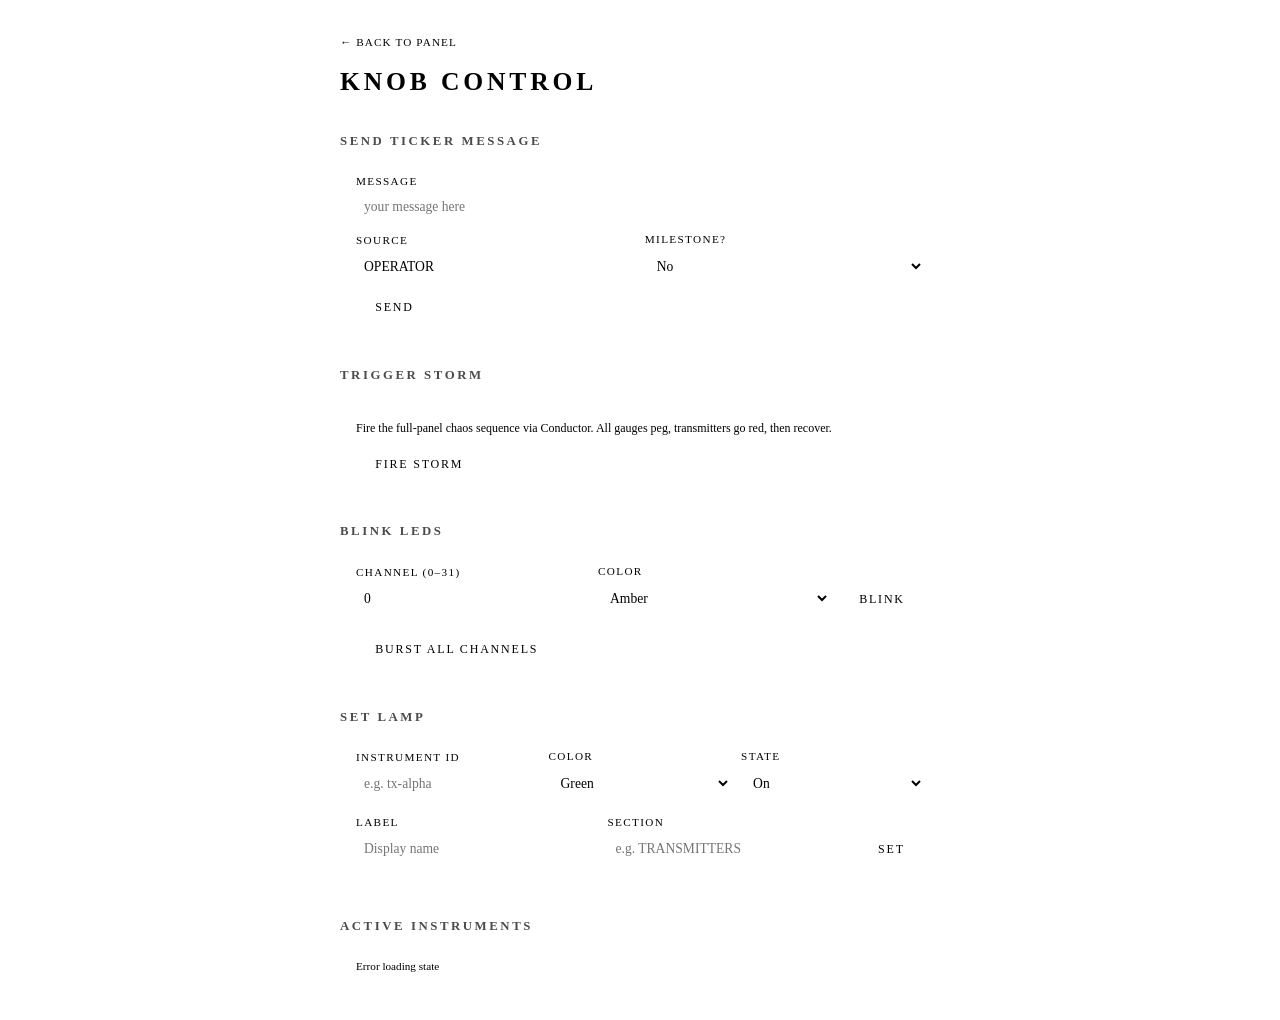
==== panel/templates/control.html @ 8d19bc6a "Add /control page for sending ticker messages, triggering storms, and overriding lamps" ====
<!DOCTYPE html>
<html lang="en" data-theme="bladerunner">
<head>
<meta charset="UTF-8">
<meta name="viewport" content="width=device-width, initial-scale=1.0">
<title>KNOB — Control Panel</title>
<link rel="stylesheet" href="/static/base.css">
<link rel="stylesheet" href="/static/themes/bladerunner.css">
<style>
  body { background: var(--panel-bg); color: var(--text-primary); }
  #control-page {
    max-width: 600px;
    margin: 2rem auto;
    padding: 0 1.5rem;
    font-family: var(--font-label);
  }
  h1 {
    font-family: var(--font-display);
    color: var(--accent-primary);
    letter-spacing: 0.15em;
    font-size: 1.6rem;
    border-bottom: 1px solid var(--accent-primary);
    padding-bottom: 0.5rem;
    margin-bottom: 1.5rem;
  }
  h2 {
    font-family: var(--font-mono);
    color: var(--accent-primary);
    font-size: 0.8rem;
    letter-spacing: 0.2em;
    text-transform: uppercase;
    margin: 1.8rem 0 0.6rem;
    opacity: 0.7;
  }
  .control-group {
    background: var(--panel-surface);
    border: 1px solid var(--panel-border);
    padding: 1rem;
    margin-bottom: 1rem;
  }
  label {
    display: block;
    font-family: var(--font-mono);
    font-size: 0.7rem;
    letter-spacing: 0.12em;
    color: var(--text-dim);
    margin-bottom: 0.3rem;
    text-transform: uppercase;
  }
  input[type="text"], textarea, select {
    width: 100%;
    background: var(--panel-bg);
    border: 1px solid var(--panel-border);
    color: var(--text-primary);
    font-family: var(--font-mono);
    font-size: 0.85rem;
    padding: 0.5rem;
    margin-bottom: 0.6rem;
    outline: none;
  }
  input[type="text"]:focus, textarea:focus, select:focus {
    border-color: var(--accent-primary);
    box-shadow: 0 0 8px rgba(0,229,255,0.2);
  }
  textarea { resize: vertical; min-height: 60px; }
  select { cursor: pointer; }
  select option { background: var(--panel-bg); color: var(--text-primary); }

  .btn {
    background: transparent;
    border: 1px solid var(--accent-primary);
    color: var(--accent-primary);
    font-family: var(--font-mono);
    font-size: 0.75rem;
    letter-spacing: 0.15em;
    text-transform: uppercase;
    padding: 0.5rem 1.2rem;
    cursor: pointer;
    transition: all 0.15s;
  }
  .btn:hover {
    background: var(--accent-primary);
    color: var(--panel-bg);
  }
  .btn:active { opacity: 0.7; }
  .btn-danger {
    border-color: var(--accent-danger);
    color: var(--accent-danger);
  }
  .btn-danger:hover {
    background: var(--accent-danger);
    color: var(--panel-bg);
  }
  .btn-row { display: flex; gap: 0.6rem; flex-wrap: wrap; }

  .toast {
    position: fixed;
    bottom: 1.5rem;
    right: 1.5rem;
    background: var(--panel-surface);
    border: 1px solid var(--accent-primary);
    color: var(--accent-primary);
    font-family: var(--font-mono);
    font-size: 0.75rem;
    padding: 0.5rem 1rem;
    opacity: 0;
    transition: opacity 0.3s;
    pointer-events: none;
  }
  .toast.show { opacity: 1; }

  .back-link {
    font-family: var(--font-mono);
    font-size: 0.7rem;
    color: var(--text-dim);
    text-decoration: none;
    letter-spacing: 0.1em;
  }
  .back-link:hover { color: var(--accent-primary); }

  .inline-row { display: flex; gap: 0.6rem; align-items: flex-end; }
  .inline-row > * { flex: 1; }
  .inline-row > .btn { flex: 0 0 auto; margin-bottom: 0.6rem; }
</style>
</head>
<body>
<div id="control-page">
  <a href="/" class="back-link">&larr; BACK TO PANEL</a>

  <h1>KNOB CONTROL</h1>

  <!-- ── Ticker Message ── -->
  <h2>Send Ticker Message</h2>
  <div class="control-group">
    <label>Message</label>
    <input type="text" id="ticker-msg" placeholder="your message here">
    <div class="inline-row">
      <div>
        <label>Source</label>
        <input type="text" id="ticker-source" placeholder="OPERATOR" value="OPERATOR">
      </div>
      <div>
        <label>Milestone?</label>
        <select id="ticker-milestone">
          <option value="false">No</option>
          <option value="true">Yes — shows ★ banner</option>
        </select>
      </div>
    </div>
    <button class="btn" onclick="sendTicker()">SEND</button>
  </div>

  <!-- ── Storm ── -->
  <h2>Trigger Storm</h2>
  <div class="control-group">
    <p style="color:var(--text-dim); font-size:0.75rem; margin-bottom:0.8rem; font-family:var(--font-mono);">
      Fire the full-panel chaos sequence via Conductor. All gauges peg, transmitters go red, then recover.
    </p>
    <button class="btn btn-danger" onclick="fireStorm()">FIRE STORM</button>
  </div>

  <!-- ── Quick Blink ── -->
  <h2>Blink LEDs</h2>
  <div class="control-group">
    <div class="inline-row">
      <div>
        <label>Channel (0–31)</label>
        <input type="text" id="blink-channel" value="0">
      </div>
      <div>
        <label>Color</label>
        <select id="blink-color">
          <option value="amber">Amber</option>
          <option value="green">Green</option>
          <option value="blue">Blue</option>
          <option value="red">Red</option>
        </select>
      </div>
      <button class="btn" onclick="fireBlink()">BLINK</button>
    </div>
    <div style="margin-top:0.6rem;">
      <button class="btn" onclick="blinkBurst()">BURST ALL CHANNELS</button>
    </div>
  </div>

  <!-- ── Lamp Override ── -->
  <h2>Set Lamp</h2>
  <div class="control-group">
    <div class="inline-row">
      <div>
        <label>Instrument ID</label>
        <input type="text" id="lamp-id" placeholder="e.g. tx-alpha">
      </div>
      <div>
        <label>Color</label>
        <select id="lamp-color">
          <option value="green">Green</option>
          <option value="amber">Amber</option>
          <option value="red">Red</option>
          <option value="blue">Blue</option>
        </select>
      </div>
      <div>
        <label>State</label>
        <select id="lamp-state">
          <option value="on">On</option>
          <option value="off">Off</option>
        </select>
      </div>
    </div>
    <div class="inline-row" style="margin-top:0.4rem;">
      <div>
        <label>Label</label>
        <input type="text" id="lamp-label" placeholder="Display name">
      </div>
      <div>
        <label>Section</label>
        <input type="text" id="lamp-section" placeholder="e.g. TRANSMITTERS">
      </div>
      <button class="btn" onclick="setLamp()">SET</button>
    </div>
  </div>

  <!-- ── Active Instruments ── -->
  <h2>Active Instruments</h2>
  <div class="control-group" id="instruments-list" style="font-family:var(--font-mono); font-size:0.7rem; max-height:300px; overflow-y:auto;">
    Loading...
  </div>
</div>

<div class="toast" id="toast"></div>

<script>
const CONDUCTOR = 'http://localhost:8888';

function toast(msg) {
  const el = document.getElementById('toast');
  el.textContent = msg;
  el.classList.add('show');
  setTimeout(() => el.classList.remove('show'), 2000);
}

async function api(method, path, body) {
  try {
    const opts = { method, headers: {'Content-Type': 'application/json'} };
    if (body) opts.body = JSON.stringify(body);
    const r = await fetch(path, opts);
    const d = await r.json();
    toast(d.ok ? 'OK' : 'Error: ' + JSON.stringify(d));
    return d;
  } catch(e) {
    toast('Error: ' + e.message);
  }
}

function sendTicker() {
  const msg = document.getElementById('ticker-msg').value.trim();
  if (!msg) return toast('Enter a message');
  const source = document.getElementById('ticker-source').value.trim() || 'OPERATOR';
  const milestone = document.getElementById('ticker-milestone').value === 'true';
  api('POST', '/api/ticker', { message: msg, source, milestone });
  document.getElementById('ticker-msg').value = '';
}

async function fireStorm() {
  try {
    const r = await fetch(CONDUCTOR + '/api/workflow', {
      method: 'POST',
      headers: {'Content-Type': 'application/json'},
      body: JSON.stringify({name: 'knob-storm', version: 1, input: {}}),
    });
    toast(r.ok ? 'Storm fired' : 'Conductor error');
  } catch(e) {
    toast('Cannot reach Conductor: ' + e.message);
  }
}

function fireBlink() {
  const ch = parseInt(document.getElementById('blink-channel').value) || 0;
  const color = document.getElementById('blink-color').value;
  api('POST', '/api/blink/' + Math.max(0, Math.min(31, ch)), { color });
}

function blinkBurst() {
  const colors = ['red', 'amber', 'blue', 'green'];
  for (let ch = 0; ch < 32; ch++) {
    setTimeout(() => {
      api('POST', '/api/blink/' + ch, { color: colors[ch % 4] });
    }, ch * 60);
  }
}

function setLamp() {
  const id = document.getElementById('lamp-id').value.trim();
  if (!id) return toast('Enter an instrument ID');
  const color = document.getElementById('lamp-color').value;
  const state = document.getElementById('lamp-state').value;
  const label = document.getElementById('lamp-label').value.trim() || id;
  const section = document.getElementById('lamp-section').value.trim();
  const body = { state, color, _meta: { label } };
  if (section) body._meta.section = section;
  api('POST', '/api/lamp/' + id, body);
}

async function loadInstruments() {
  try {
    const r = await fetch('/api/state');
    const d = await r.json();
    const el = document.getElementById('instruments-list');
    if (!d.instruments || d.instruments.length === 0) {
      el.textContent = 'No instruments registered.';
      return;
    }
    el.innerHTML = d.instruments.map(inst => {
      const state = JSON.stringify(inst.state);
      const sec = inst.section ? `[${inst.section}]` : '';
      return `<div style="padding:0.3rem 0; border-bottom:1px solid var(--panel-border);">
        <span style="color:var(--accent-primary)">${inst.id}</span>
        <span style="color:var(--text-dim)">${inst.kind} ${sec}</span>
        <span style="color:var(--text-dim); float:right">${state}</span>
      </div>`;
    }).join('');
  } catch(e) {
    document.getElementById('instruments-list').textContent = 'Error loading state';
  }
}

// Enter key sends ticker
document.getElementById('ticker-msg').addEventListener('keydown', e => {
  if (e.key === 'Enter') sendTicker();
});

loadInstruments();
setInterval(loadInstruments, 10000);
</script>
</body>
</html>
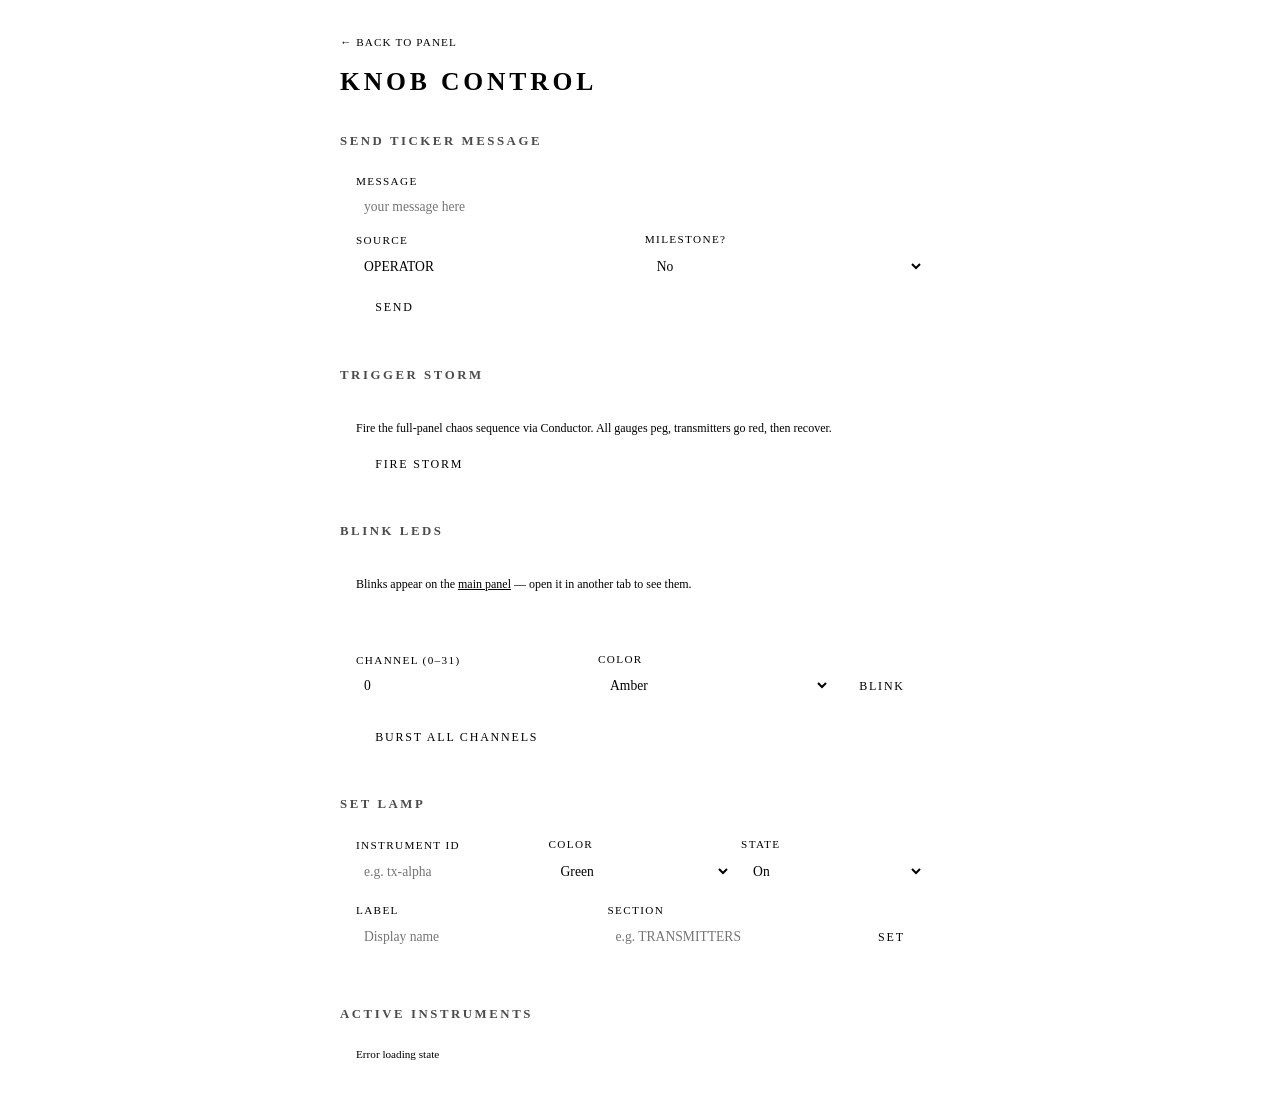
==== commit b35a6457: "Fix label/section updates for existing instruments; add panel link on control page" ====
--- a/panel/templates/control.html
+++ b/panel/templates/control.html
@@ -162,6 +162,11 @@
   <!-- ── Quick Blink ── -->
   <h2>Blink LEDs</h2>
   <div class="control-group">
+    <p style="color:var(--text-dim); font-size:0.75rem; margin-bottom:0.8rem; font-family:var(--font-mono);">
+      Blinks appear on the <a href="/" target="_blank" style="color:var(--accent-primary);">main panel</a> — open it in another tab to see them.
+    </p>
+  </div>
+  <div class="control-group">
     <div class="inline-row">
       <div>
         <label>Channel (0–31)</label>
@@ -231,8 +236,6 @@
 <div class="toast" id="toast"></div>
 
 <script>
-const CONDUCTOR = 'http://localhost:8888';
-
 function toast(msg) {
   const el = document.getElementById('toast');
   el.textContent = msg;
@@ -263,16 +266,7 @@
 }
 
 async function fireStorm() {
-  try {
-    const r = await fetch(CONDUCTOR + '/api/workflow', {
-      method: 'POST',
-      headers: {'Content-Type': 'application/json'},
-      body: JSON.stringify({name: 'knob-storm', version: 1, input: {}}),
-    });
-    toast(r.ok ? 'Storm fired' : 'Conductor error');
-  } catch(e) {
-    toast('Cannot reach Conductor: ' + e.message);
-  }
+  api('POST', '/api/storm');
 }
 
 function fireBlink() {
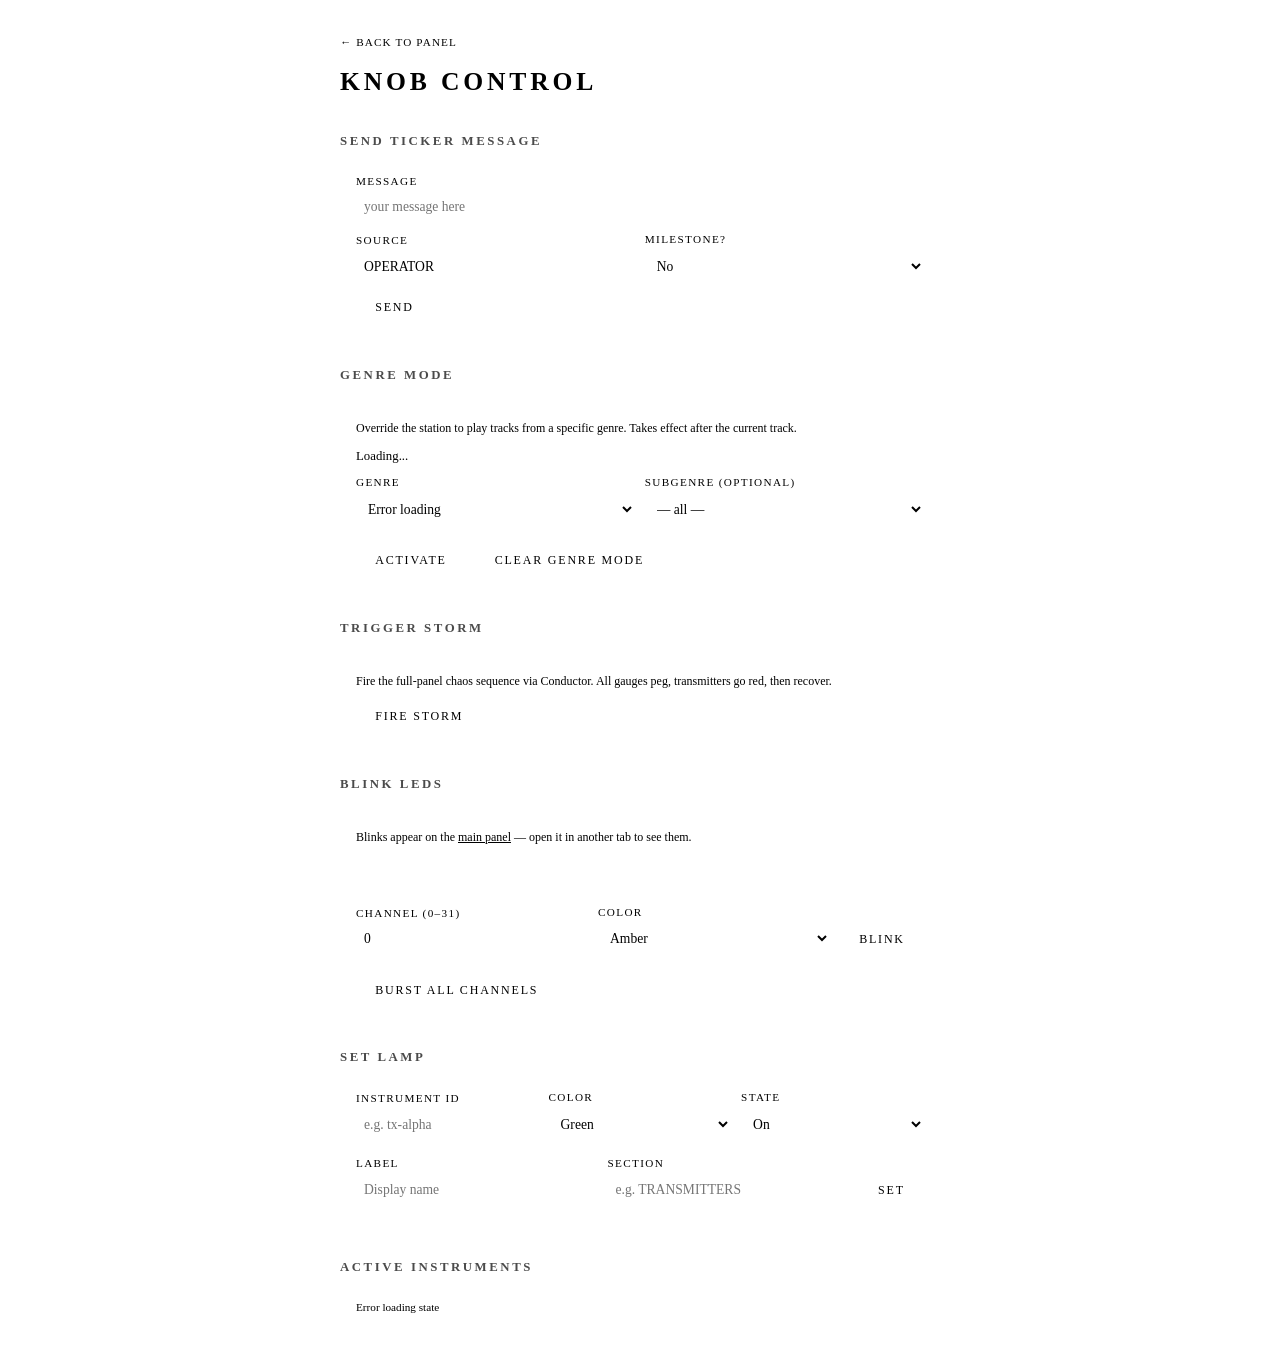
==== commit 964a3950: "Add Genre Mode selector to control panel - Proxy /api/genres, /api/genre (GET/POST/DELETE) through t" ====
--- a/panel/templates/control.html
+++ b/panel/templates/control.html
@@ -148,6 +148,35 @@
       </div>
     </div>
     <button class="btn" onclick="sendTicker()">SEND</button>
+  </div>
+
+  <!-- ── Genre Mode ── -->
+  <h2>Genre Mode</h2>
+  <div class="control-group" id="genre-control">
+    <p style="color:var(--text-dim); font-size:0.75rem; margin-bottom:0.8rem; font-family:var(--font-mono);">
+      Override the station to play tracks from a specific genre. Takes effect after the current track.
+    </p>
+    <div id="genre-status" style="font-family:var(--font-mono); font-size:0.8rem; margin-bottom:0.8rem; color:var(--text-dim);">
+      Loading...
+    </div>
+    <div class="inline-row">
+      <div>
+        <label>Genre</label>
+        <select id="genre-select">
+          <option value="">Loading genres...</option>
+        </select>
+      </div>
+      <div>
+        <label>Subgenre (optional)</label>
+        <select id="subgenre-select">
+          <option value="">— all —</option>
+        </select>
+      </div>
+    </div>
+    <div class="btn-row" style="margin-top:0.6rem;">
+      <button class="btn" onclick="setGenre()">ACTIVATE</button>
+      <button class="btn btn-danger" onclick="clearGenre()">CLEAR GENRE MODE</button>
+    </div>
   </div>
 
   <!-- ── Storm ── -->
@@ -319,6 +348,72 @@
   }
 }
 
+// ── Genre Mode ──
+let _genreData = {};
+
+async function loadGenres() {
+  try {
+    const r = await fetch('/api/genres');
+    const d = await r.json();
+    _genreData = d.genres || {};
+    const sel = document.getElementById('genre-select');
+    sel.innerHTML = '<option value="">— select genre —</option>';
+    for (const name of Object.keys(_genreData).sort()) {
+      const opt = document.createElement('option');
+      opt.value = name;
+      opt.textContent = `${name} (${_genreData[name].count || 0})`;
+      sel.appendChild(opt);
+    }
+    sel.addEventListener('change', () => updateSubgenres());
+  } catch(e) {
+    document.getElementById('genre-select').innerHTML = '<option value="">Error loading</option>';
+  }
+  loadGenreStatus();
+}
+
+function updateSubgenres() {
+  const genre = document.getElementById('genre-select').value;
+  const sel = document.getElementById('subgenre-select');
+  sel.innerHTML = '<option value="">— all —</option>';
+  if (genre && _genreData[genre] && _genreData[genre].subgenres) {
+    for (const sub of Object.keys(_genreData[genre].subgenres).sort()) {
+      const opt = document.createElement('option');
+      opt.value = sub;
+      opt.textContent = `${sub} (${_genreData[genre].subgenres[sub]})`;
+      sel.appendChild(opt);
+    }
+  }
+}
+
+async function loadGenreStatus() {
+  try {
+    const r = await fetch('/api/genre');
+    const d = await r.json();
+    const el = document.getElementById('genre-status');
+    if (d.active) {
+      const label = d.subgenre ? `${d.genre} / ${d.subgenre}` : d.genre;
+      el.innerHTML = `<span style="color:#00ff88;">⬢ ACTIVE:</span> ${label}`;
+    } else {
+      el.innerHTML = '<span style="color:var(--text-dim);">⬡ INACTIVE</span>';
+    }
+  } catch(e) {}
+}
+
+async function setGenre() {
+  const genre = document.getElementById('genre-select').value;
+  if (!genre) return toast('Select a genre');
+  const subgenre = document.getElementById('subgenre-select').value || undefined;
+  const body = { genre };
+  if (subgenre) body.subgenre = subgenre;
+  await api('POST', '/api/genre', body);
+  loadGenreStatus();
+}
+
+async function clearGenre() {
+  await api('DELETE', '/api/genre');
+  loadGenreStatus();
+}
+
 // Enter key sends ticker
 document.getElementById('ticker-msg').addEventListener('keydown', e => {
   if (e.key === 'Enter') sendTicker();
@@ -326,6 +421,8 @@
 
 loadInstruments();
 setInterval(loadInstruments, 10000);
+loadGenres();
+setInterval(loadGenreStatus, 5000);
 </script>
 </body>
 </html>
